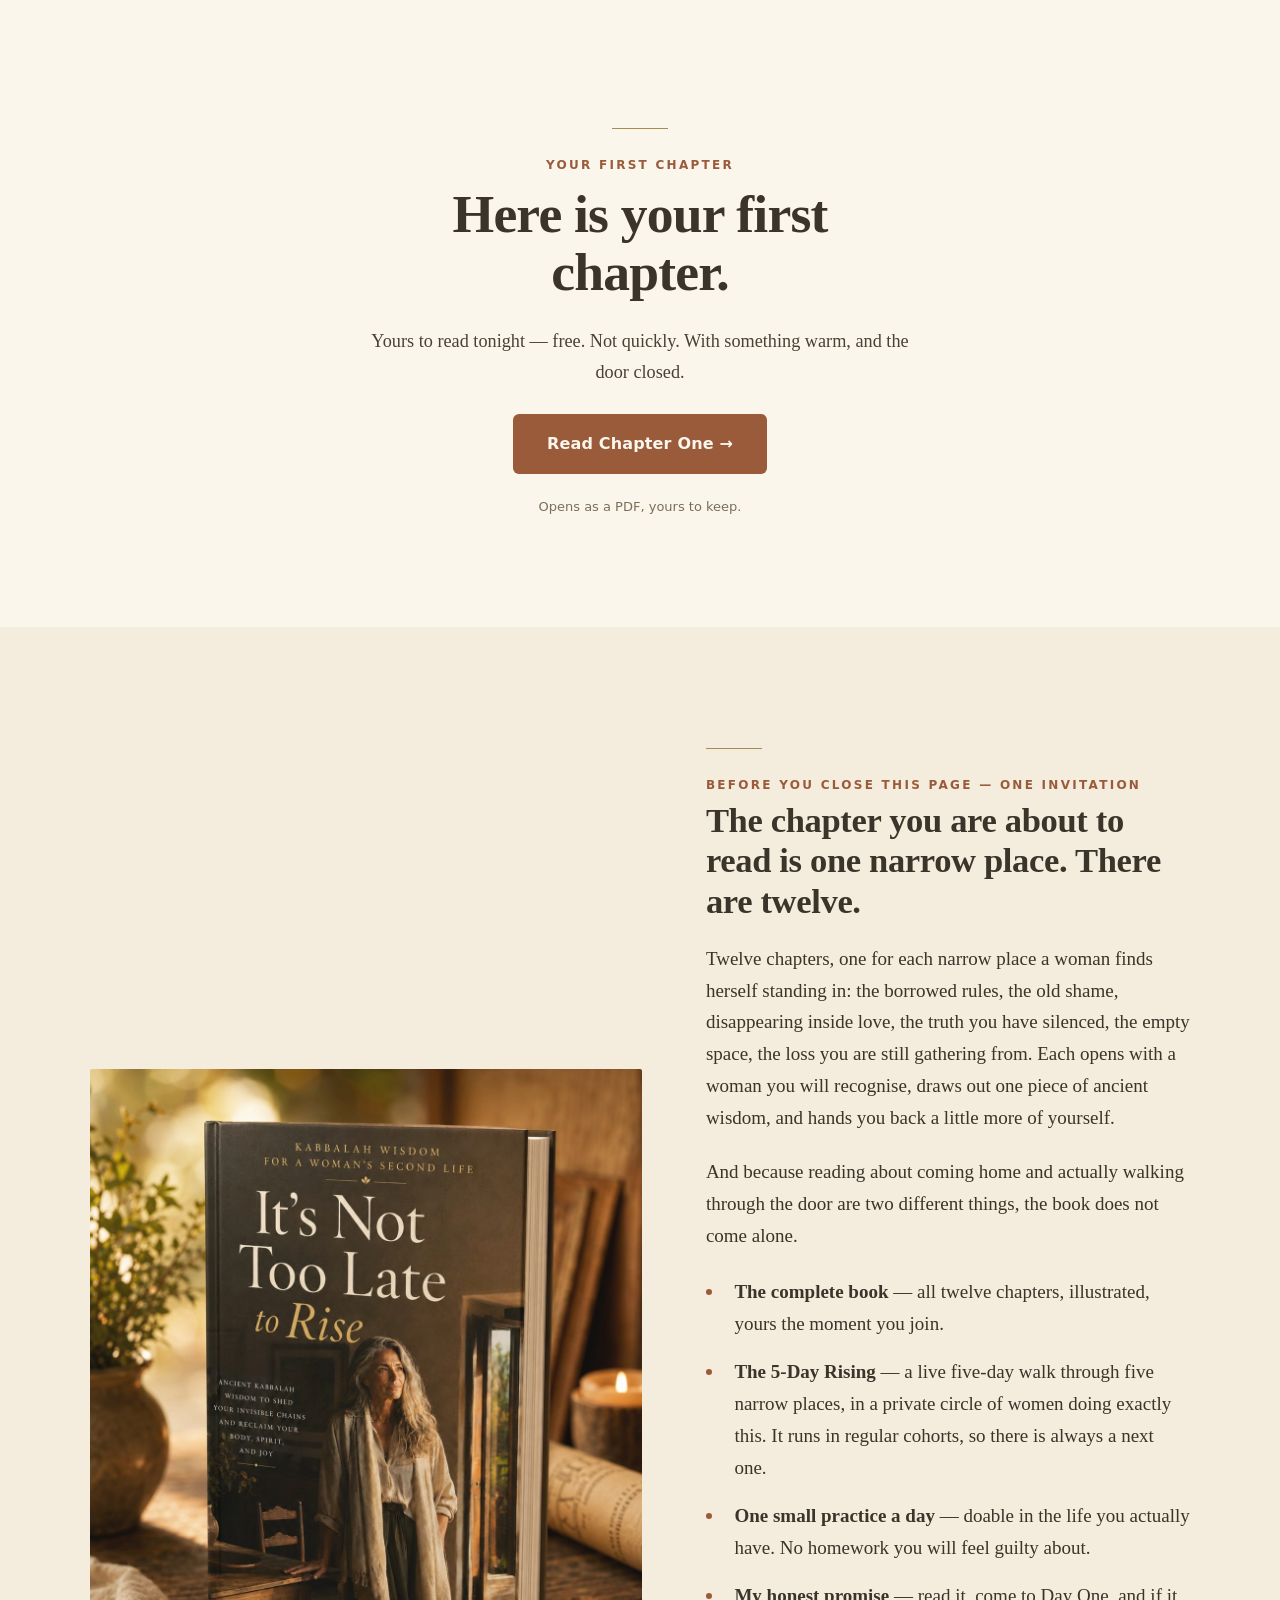
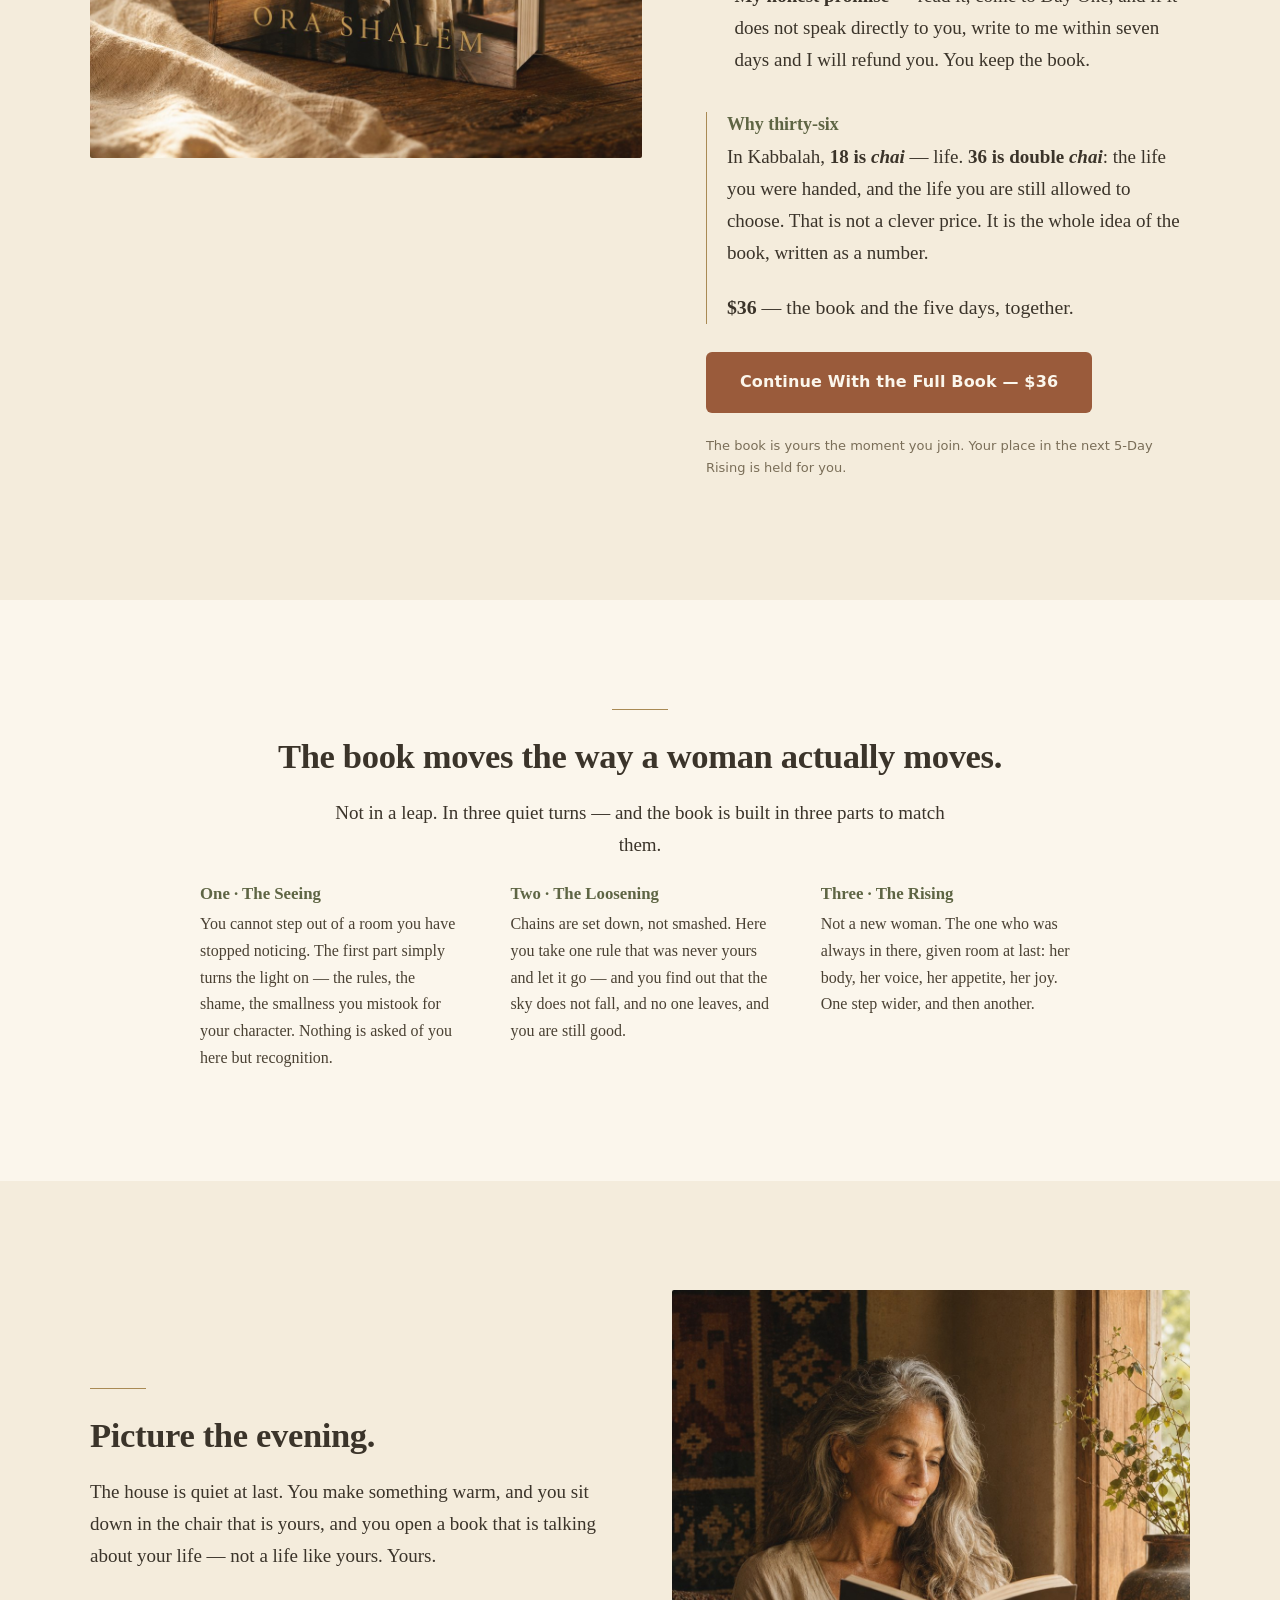
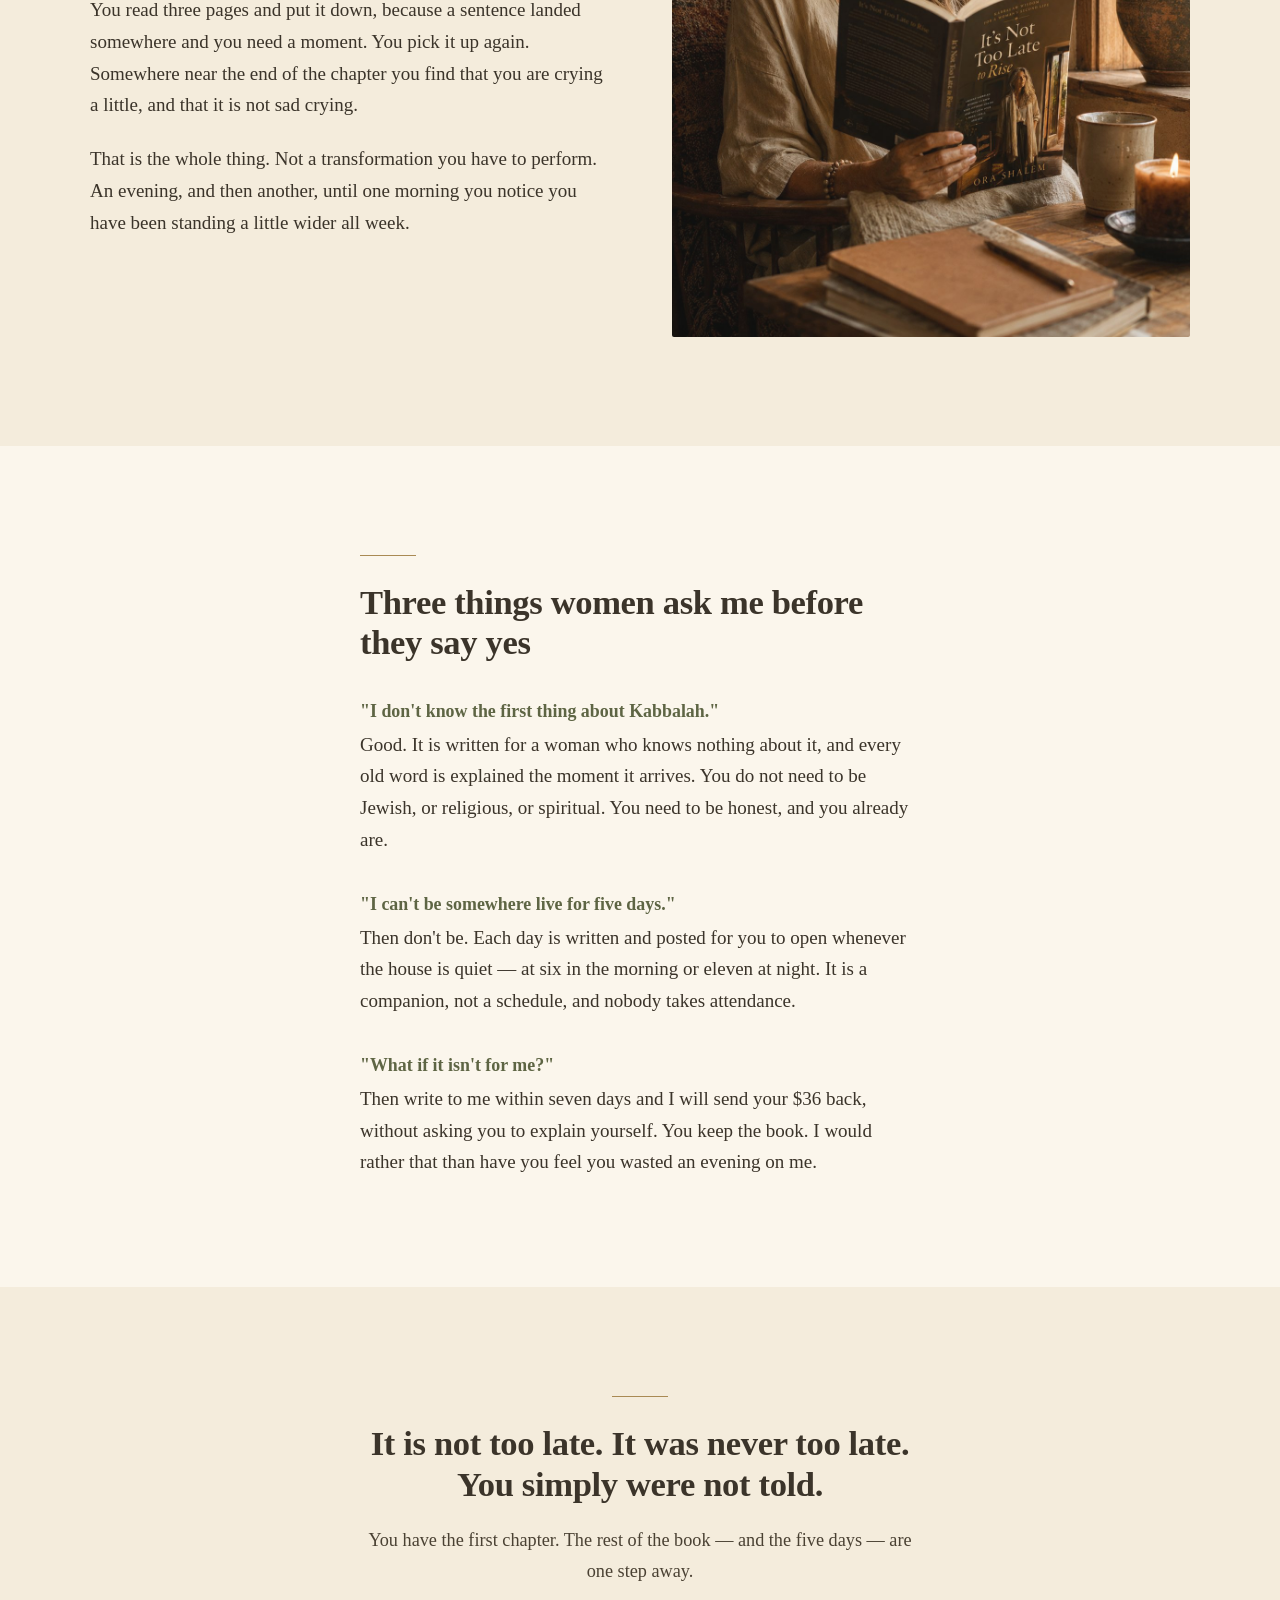
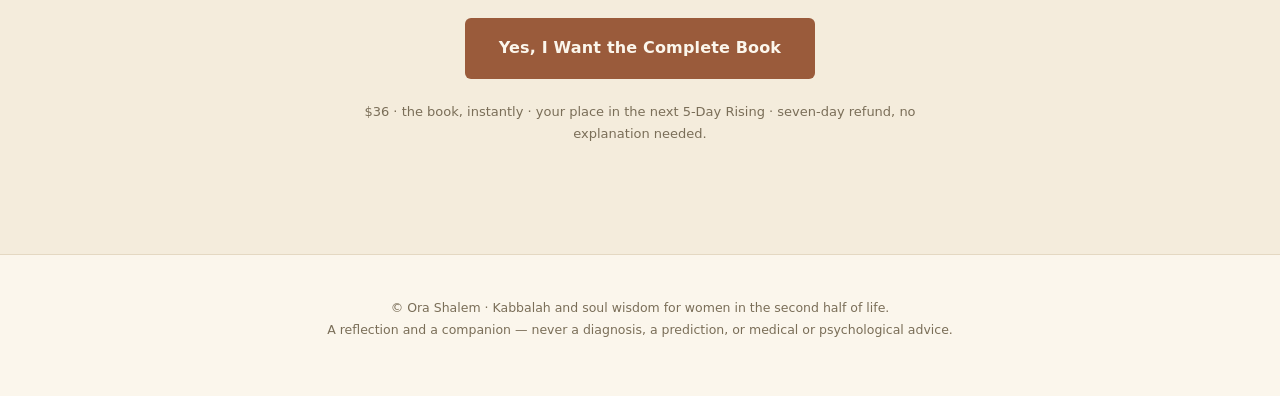
==== book.html @ 688d759f "Ora Shalem sales pages: book + personalized map" ====
<!doctype html>
<html lang="en">
<head>
<meta charset="utf-8">
<meta name="viewport" content="width=device-width, initial-scale=1">
<title>The Book & the 5-Day Rising — Ora Shalem</title>
<link rel="stylesheet" href="_shared.css">
</head>
<body>

<!-- ══════════════ 1 · CONFIRMATION — centred text only. No hero image. ══════════════ -->
<section class="confirm" id="top">
  <div class="narrow center">
    <hr class="rule">
    <p class="eyebrow">Your first chapter</p>
    <h1>Here is your first chapter.</h1>
    <p class="lede">Yours to read tonight — free. Not quickly. With something warm, and the door closed.</p>
    <p style="margin-top:26px"><a class="cta" href="the-first-chapter.pdf" target="_blank" rel="noopener">Read Chapter One →</a></p>
    <p class="cta-sub">Opens as a PDF, yours to keep.</p>
  </div>
</section>

<!-- ══════════════ 2 · BOOK REVEAL + OFFER — Image 4 left, offer right. Large. ══════════════ -->
<section class="deep reveal">
  <div class="wide split img-first reveal-split">
    <figure class="fig">
      <img src="images/book-mockup.jpg" alt="It's Not Too Late to Rise standing on a wooden table in warm light, beside a candle, a linen cloth and an olive plant.">
    </figure>
    <div class="copy">
      <hr class="rule">
      <p class="eyebrow">Before you close this page — one invitation</p>
      <h2>The chapter you are about to read is one narrow place. There are twelve.</h2>
      <p>Twelve chapters, one for each narrow place a woman finds herself standing in: the borrowed rules, the old shame, disappearing inside love, the truth you have silenced, the empty space, the loss you are still gathering from. Each opens with a woman you will recognise, draws out one piece of ancient wisdom, and hands you back a little more of yourself.</p>
      <p>And because reading about coming home and actually walking through the door are two different things, the book does not come alone.</p>
      <ul class="marks">
        <li><strong>The complete book</strong> — all twelve chapters, illustrated, yours the moment you join.</li>
        <li><strong>The 5-Day Rising</strong> — a live five-day walk through five narrow places, in a private circle of women doing exactly this. It runs in regular cohorts, so there is always a next one.</li>
        <li><strong>One small practice a day</strong> — doable in the life you actually have. No homework you will feel guilty about.</li>
        <li><strong>My honest promise</strong> — read it, come to Day One, and if it does not speak directly to you, write to me within seven days and I will refund you. You keep the book.</li>
      </ul>
      <div class="why">
        <h3>Why thirty-six</h3>
        <p>In Kabbalah, <strong>18 is <em>chai</em></strong> — life. <strong>36 is double <em>chai</em></strong>: the life you were handed, and the life you are still allowed to choose. That is not a clever price. It is the whole idea of the book, written as a number.</p>
        <p class="price"><strong>$36</strong> — the book and the five days, together.</p>
      </div>
      <p style="margin-top:28px"><a class="cta" href="https://buy.stripe.com/cNi3cw5Vwd5sakzf1Xe7m0o">Continue With the Full Book — $36</a></p>
      <p class="cta-sub">The book is yours the moment you join. Your place in the next 5-Day Rising is held for you.</p>
    </div>
  </div>
</section>

<!-- ══════════════ 3 · SEEING → LOOSENING → RISING — text only. ══════════════ -->
<section>
  <div class="mid">
    <hr class="rule center-rule">
    <h2 class="center">The book moves the way a woman actually moves.</h2>
    <p class="center" style="max-width:34em;margin-left:auto;margin-right:auto">Not in a leap. In three quiet turns — and the book is built in three parts to match them.</p>

    <div class="arc">
      <div>
        <h3>One · The Seeing</h3>
        <p>You cannot step out of a room you have stopped noticing. The first part simply turns the light on — the rules, the shame, the smallness you mistook for your character. Nothing is asked of you here but recognition.</p>
      </div>
      <div>
        <h3>Two · The Loosening</h3>
        <p>Chains are set down, not smashed. Here you take one rule that was never yours and let it go — and you find out that the sky does not fall, and no one leaves, and you are still good.</p>
      </div>
      <div>
        <h3>Three · The Rising</h3>
        <p>Not a new woman. The one who was always in there, given room at last: her body, her voice, her appetite, her joy. One step wider, and then another.</p>
      </div>
    </div>
  </div>
</section>

<!-- ══════════════ 4 · CONTINUATION — text left, Image 1 right. What it will feel like. ══════════════ -->
<section class="deep">
  <div class="wide split">
    <div class="copy">
      <hr class="rule">
      <h2>Picture the evening.</h2>
      <p>The house is quiet at last. You make something warm, and you sit down in the chair that is yours, and you open a book that is talking about your life — not a life like yours. Yours.</p>
      <p>You read three pages and put it down, because a sentence landed somewhere and you need a moment. You pick it up again. Somewhere near the end of the chapter you find that you are crying a little, and that it is not sad crying.</p>
      <p>That is the whole thing. Not a transformation you have to perform. An evening, and then another, until one morning you notice you have been standing a little wider all week.</p>
    </div>

    <figure class="fig">
      <img src="images/woman-reading.jpg" alt="A woman reading It's Not Too Late to Rise by a window, with a candle, a cup and a notebook on the table beside her.">
    </figure>
  </div>
</section>

<!-- ══════════════ 5 · THE THREE THINGS THAT STOP HER — text only. ══════════════ -->
<section>
  <div class="narrow">
    <hr class="rule">
    <h2>Three things women ask me before they say yes</h2>

    <h3>"I don't know the first thing about Kabbalah."</h3>
    <p>Good. It is written for a woman who knows nothing about it, and every old word is explained the moment it arrives. You do not need to be Jewish, or religious, or spiritual. You need to be honest, and you already are.</p>

    <h3>"I can't be somewhere live for five days."</h3>
    <p>Then don't be. Each day is written and posted for you to open whenever the house is quiet — at six in the morning or eleven at night. It is a companion, not a schedule, and nobody takes attendance.</p>

    <h3>"What if it isn't for me?"</h3>
    <p>Then write to me within seven days and I will send your $36 back, without asking you to explain yourself. You keep the book. I would rather that than have you feel you wasted an evening on me.</p>
  </div>
</section>

<!-- ══════════════ 6 · FINAL CTA — centred. ══════════════ -->
<section class="deep">
  <div class="narrow center">
    <hr class="rule">
    <h2>It is not too late. It was never too late. You simply were not told.</h2>
    <p class="lede">You have the first chapter. The rest of the book — and the five days — are one step away.</p>
    <p style="margin-top:32px"><a class="cta" href="https://buy.stripe.com/cNi3cw5Vwd5sakzf1Xe7m0o">Yes, I Want the Complete Book</a></p>
    <p class="cta-sub">$36 · the book, instantly · your place in the next 5-Day Rising · seven-day refund, no explanation needed.</p>
  </div>
</section>

<footer>
  © Ora Shalem · Kabbalah and soul wisdom for women in the second half of life.<br>
  A reflection and a companion — never a diagnosis, a prediction, or medical or psychological advice.
</footer>

<style>
  /* section-local */
  .confirm{ padding-top:clamp(72px,10vw,140px); }
  .reveal{ padding-top:clamp(66px,9.5vw,130px); padding-bottom:clamp(66px,9.5vw,130px); }
  /* the price justification — set apart, so the number is never naked */
  .why{ margin-top:1.9em; padding-left:20px; border-left:1px solid var(--gold); }
  .why h3{ margin-top:0; }
  .price{ font-family:var(--display); font-size:1.24rem; color:var(--espresso); margin-top:1em; }

  /* the book reveal: the image is the point, so give it the wider column */
  .reveal-split{ grid-template-columns:1.14fr 1fr; }

  .arc{ display:grid; grid-template-columns:repeat(3,1fr); gap:clamp(30px,4vw,52px); margin-top:20px; }
  .arc h3{ margin-top:0; font-size:1.05rem; }
  .arc p{ font-size:1rem; color:var(--ink); }
  @media (max-width:820px){
    .reveal-split{ grid-template-columns:1fr; }
    .arc{ grid-template-columns:1fr; gap:4px; }
    .arc h3{ margin-top:1.8em; }
  }
</style>

</body>
</html>
---- _shared.css ----
/* ORA SHALEM — FUNNEL VISUAL SYSTEM
   Shared stylesheet for the opt-in page + thank-you/offer page.
   Palette pulled from the photographs. Two fonts only. No icons, no gradients, no glow. */

:root{
  /* --- colour, straight from the photos --- */
  --ivory:      #FBF6EC;   /* warm ivory — page background      */
  --ivory-deep: #F4ECDC;   /* second background, for alternating sections */
  --espresso:   #3B342A;   /* body text                          */
  --ink:        #4A4133;   /* softer body text                   */
  --olive:      #5E6544;   /* subheads, accent rules             */
  --terra:      #9A5B3B;   /* CTA buttons                        */
  --terra-deep: #874E32;   /* button hover                       */
  --gold:       #A98A54;   /* micro accents ONLY — hairlines     */
  --muted:      #7A6E58;   /* fine print                         */
  --line:       #E4D8C2;   /* hairlines                          */

  /* --- two fonts, no more --- */
  --display:"Iowan Old Style","Palatino Linotype",Palatino,"Book Antiqua",Georgia,serif;
  --body:"Iowan Old Style","Palatino Linotype",Palatino,Georgia,serif;
  --meta:"Segoe UI",Optima,Candara,"Gill Sans MT",system-ui,sans-serif;

  --pad: clamp(60px, 8.5vw, 118px);   /* vertical breathing room */
}

*{ box-sizing:border-box; }
html{ color-scheme:light; -webkit-text-size-adjust:100%; }
body{
  margin:0;
  background:var(--ivory);
  color:var(--espresso);
  font-family:var(--body);
  font-size:19px;
  line-height:1.68;
  -webkit-font-smoothing:antialiased;
}

/* ---------- structure ---------- */
section{ padding:var(--pad) 0; }
.wide{ max-width:1180px; margin:0 auto; padding:0 clamp(22px,5vw,40px); }
.mid{ max-width:960px; margin:0 auto; padding:0 clamp(22px,5vw,40px); }
.narrow{ max-width:640px; margin:0 auto; padding:0 clamp(22px,5vw,40px); }
.deep{ background:var(--ivory-deep); }

.split{
  display:grid;
  grid-template-columns:1fr 1fr;
  gap:clamp(38px,5vw,74px);
  align-items:center;
}
.split .copy{ max-width:30em; }

/* ---------- type ---------- */
h1,h2,h3{ font-family:var(--display); font-weight:600; }
h1{
  font-size:clamp(2.1rem,4.3vw,3.35rem);
  line-height:1.09; letter-spacing:-.015em;
  margin:.18em 0 .46em;
}
h2{
  font-size:clamp(1.62rem,2.7vw,2.3rem);
  line-height:1.18; letter-spacing:-.01em;
  margin:0 0 .6em;
}
h3{
  font-size:1.12rem; line-height:1.35;
  margin:2em 0 .3em; color:var(--olive);
}
p{ margin:0 0 1.15em; }
p:last-child{ margin-bottom:0; }
em{ font-style:italic; }
strong{ font-weight:600; }

.eyebrow{
  font-family:var(--meta); font-size:12px; font-weight:600;
  letter-spacing:.19em; text-transform:uppercase;
  color:var(--terra); margin:0 0 4px;
}
.lede{ font-size:1.14rem; color:var(--ink); }
.center{ text-align:center; }
.center .copy, .center p{ margin-left:auto; margin-right:auto; }

/* the single permitted flourish: a thin gold rule */
.rule{ width:56px; height:1px; background:var(--gold); border:0; margin:0 0 26px; }
.center .rule, .rule.center-rule{ margin-left:auto; margin-right:auto; }

blockquote{
  margin:0; font-family:var(--display); font-style:italic;
  font-size:clamp(1.42rem,2.5vw,1.92rem); line-height:1.42;
  color:var(--ink); text-align:center;
}
blockquote .attrib{
  display:block; font-style:normal; font-family:var(--meta);
  font-size:12px; letter-spacing:.17em; text-transform:uppercase;
  color:var(--muted); margin-top:26px;
}

ul.marks{ list-style:none; padding:0; margin:1.3em 0; display:flex; flex-direction:column; gap:.85em; }
ul.marks li{ position:relative; padding-left:1.5em; }
ul.marks li::before{
  content:""; position:absolute; left:0; top:.66em;
  width:6px; height:6px; border-radius:50%; background:var(--terra);
}

/* ---------- images: large, warm, barely touched ---------- */
.fig{ position:relative; margin:0; line-height:0; }
.fig img{ width:100%; height:auto; display:block; border-radius:2px; }
.fig::after{                       /* the 6% cream tint, nothing heavier */
  content:""; position:absolute; inset:0; border-radius:2px;
  background:var(--ivory); opacity:.06; pointer-events:none;
}
.fig--tall img{ aspect-ratio:4/5; object-fit:cover; object-position:center 22%; }

/* ---------- CTA ---------- */
.cta{
  display:inline-block; font-family:var(--meta); font-weight:600;
  font-size:1rem; letter-spacing:.01em;
  background:var(--terra); color:var(--ivory);
  text-decoration:none; padding:17px 34px; border-radius:6px;
  border:0; cursor:pointer; transition:background .18s ease;
}
.cta:hover{ background:var(--terra-deep); }
.cta-sub{ font-family:var(--meta); font-size:13px; color:var(--muted); margin:14px 0 0; }

/* ---------- opt-in form ---------- */
.form{ margin-top:30px; max-width:26em; }
.form input{
  width:100%; font-family:var(--meta); font-size:16px; color:var(--espresso);
  background:#FFFDF7; border:1px solid var(--line); border-radius:6px;
  padding:15px 16px; margin-bottom:12px;
}
.form input::placeholder{ color:#A2977F; }
.form input:focus{ outline:2px solid var(--olive); outline-offset:1px; }
.form .cta{ width:100%; }

/* ---------- footer ---------- */
footer{
  font-family:var(--meta); font-size:12.5px; line-height:1.75;
  color:var(--muted); text-align:center;
  padding:42px 24px 56px; border-top:1px solid var(--line);
}

/* ---------- mobile: text first, image underneath ---------- */
@media (max-width:820px){
  body{ font-size:18px; }
  .split{ grid-template-columns:1fr; gap:36px; }
  .split .fig{ order:2; }
  .split .copy{ order:1; max-width:none; }
  .split.img-first .fig{ order:1; }
  .split.img-first .copy{ order:2; }
}
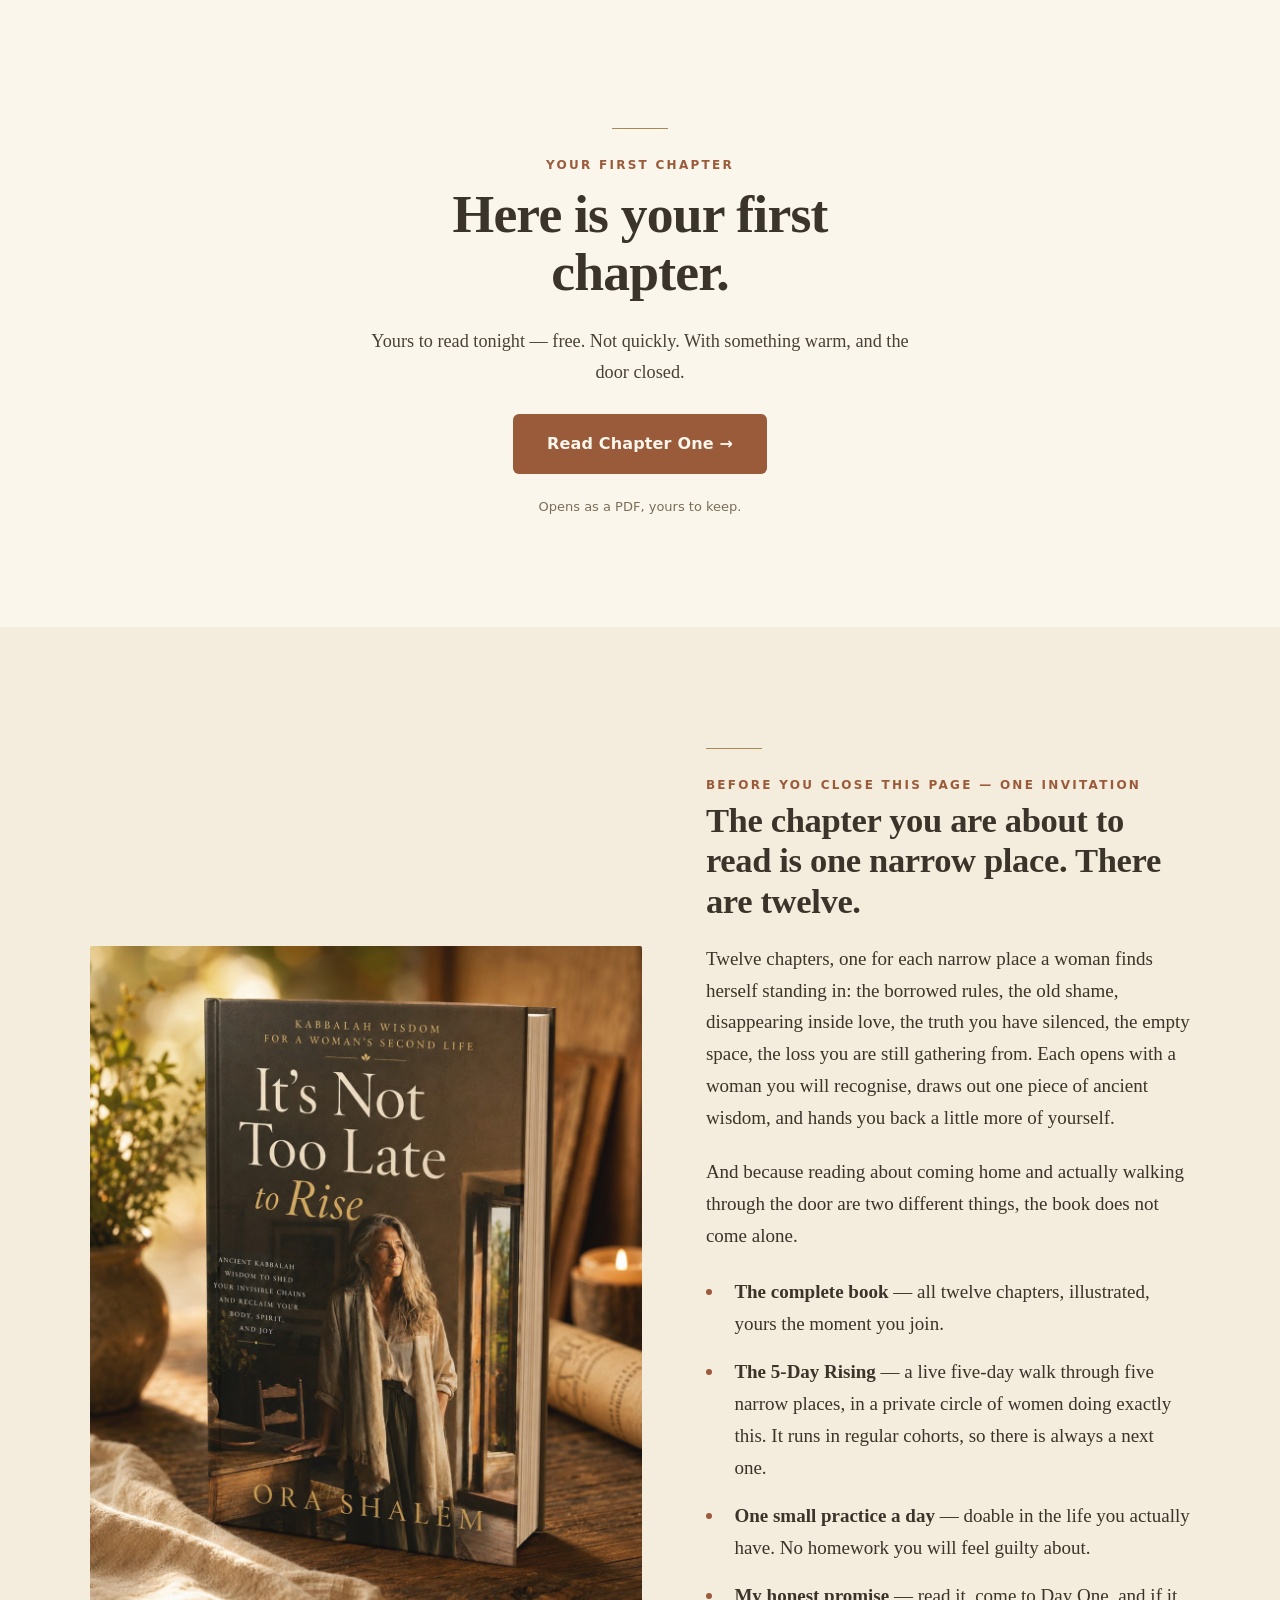
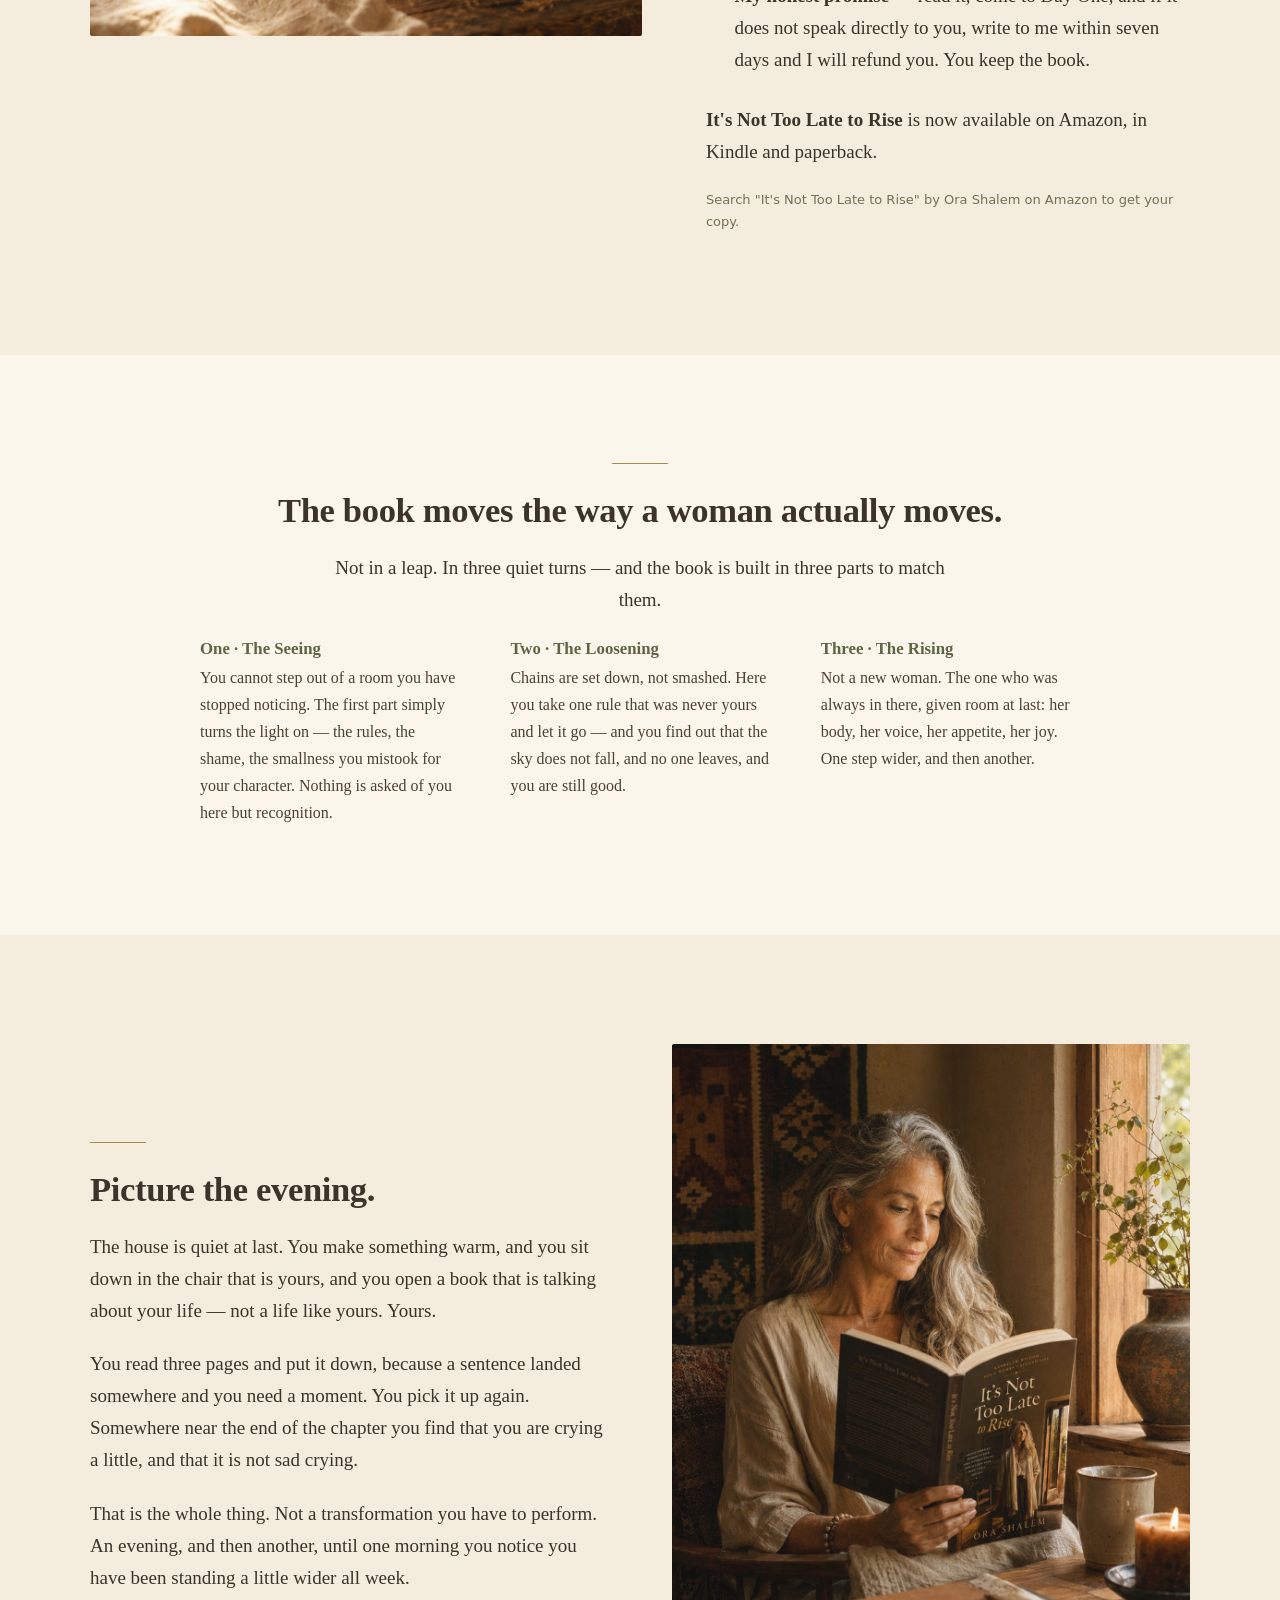
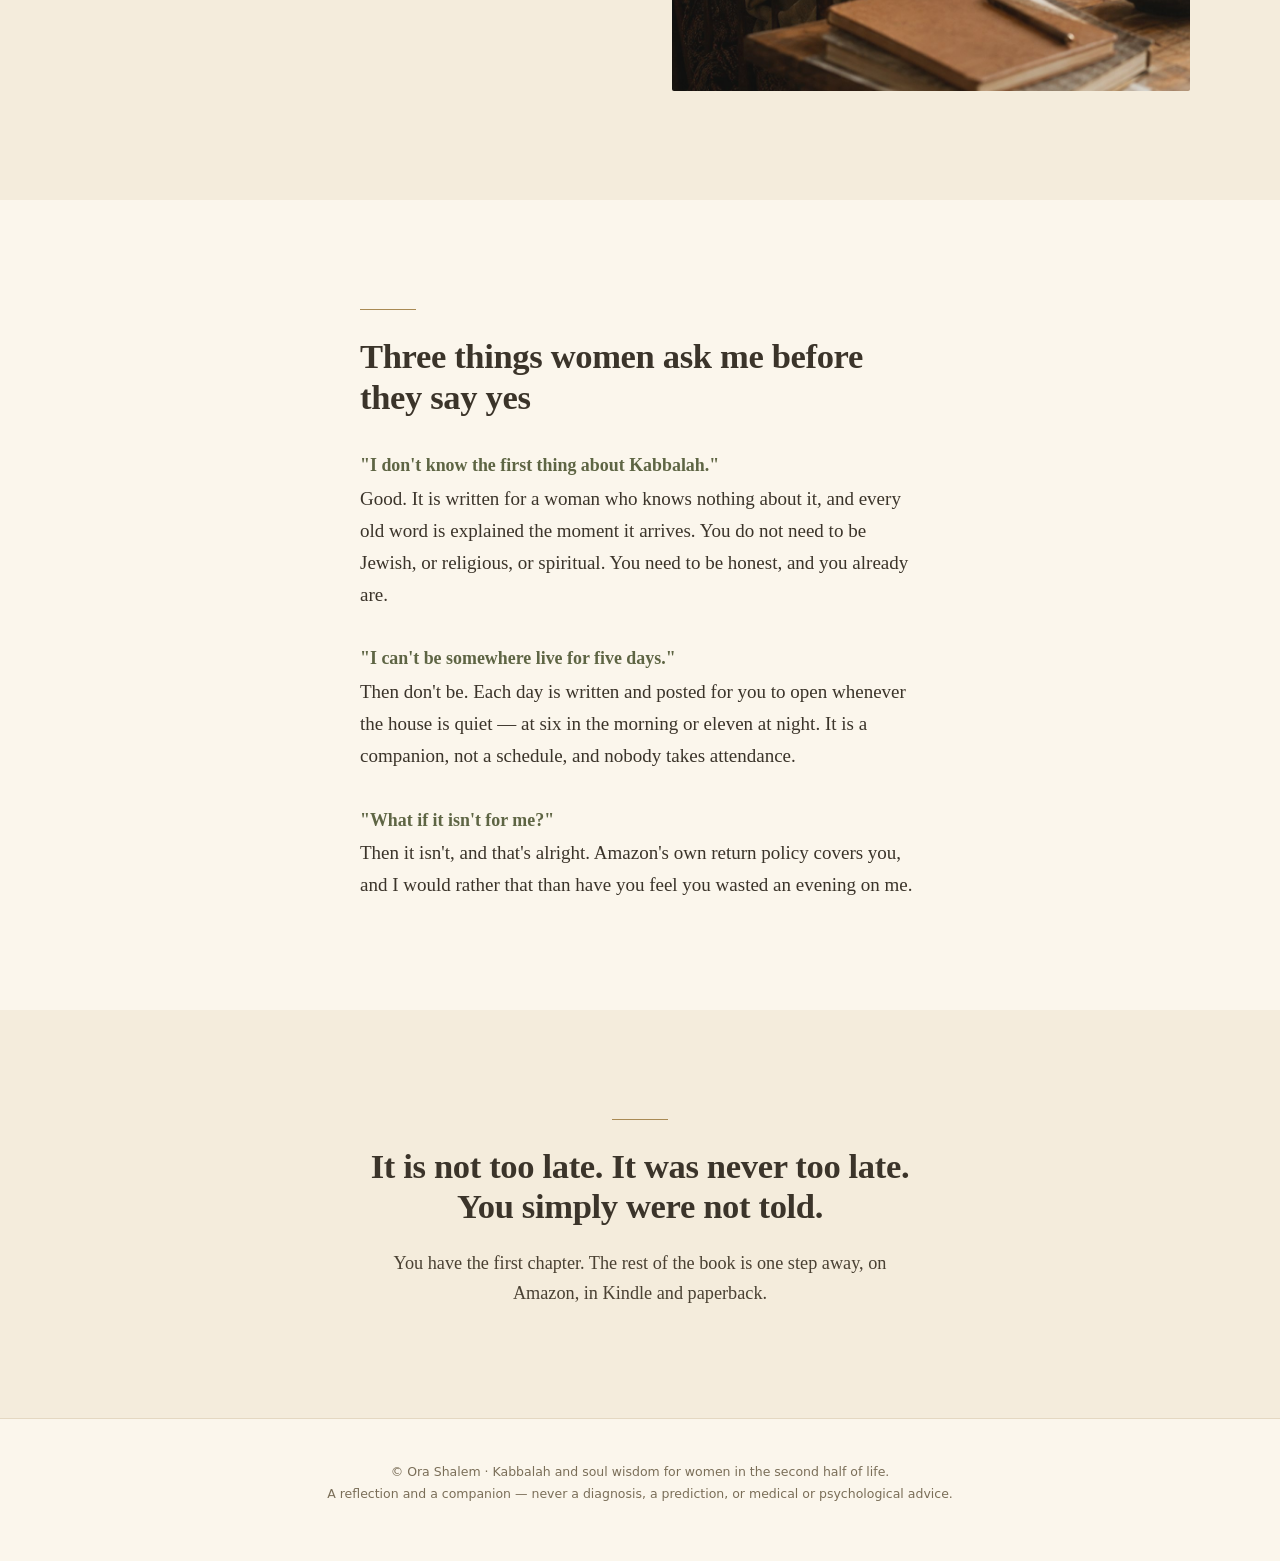
==== commit 1429bded: "Remove the $36 book+challenge Stripe offer, now that the book is on Amazon" ====
--- a/book.html
+++ b/book.html
@@ -38,13 +38,8 @@
         <li><strong>One small practice a day</strong> — doable in the life you actually have. No homework you will feel guilty about.</li>
         <li><strong>My honest promise</strong> — read it, come to Day One, and if it does not speak directly to you, write to me within seven days and I will refund you. You keep the book.</li>
       </ul>
-      <div class="why">
-        <h3>Why thirty-six</h3>
-        <p>In Kabbalah, <strong>18 is <em>chai</em></strong> — life. <strong>36 is double <em>chai</em></strong>: the life you were handed, and the life you are still allowed to choose. That is not a clever price. It is the whole idea of the book, written as a number.</p>
-        <p class="price"><strong>$36</strong> — the book and the five days, together.</p>
-      </div>
-      <p style="margin-top:28px"><a class="cta" href="https://buy.stripe.com/cNi3cw5Vwd5sakzf1Xe7m0o">Continue With the Full Book — $36</a></p>
-      <p class="cta-sub">The book is yours the moment you join. Your place in the next 5-Day Rising is held for you.</p>
+      <p style="margin-top:28px"><strong>It's Not Too Late to Rise</strong> is now available on Amazon, in Kindle and paperback.</p>
+      <p class="cta-sub">Search "It's Not Too Late to Rise" by Ora Shalem on Amazon to get your copy.</p>
     </div>
   </div>
 </section>
@@ -103,7 +98,7 @@
     <p>Then don't be. Each day is written and posted for you to open whenever the house is quiet — at six in the morning or eleven at night. It is a companion, not a schedule, and nobody takes attendance.</p>
 
     <h3>"What if it isn't for me?"</h3>
-    <p>Then write to me within seven days and I will send your $36 back, without asking you to explain yourself. You keep the book. I would rather that than have you feel you wasted an evening on me.</p>
+    <p>Then it isn't, and that's alright. Amazon's own return policy covers you, and I would rather that than have you feel you wasted an evening on me.</p>
   </div>
 </section>
 
@@ -112,9 +107,7 @@
   <div class="narrow center">
     <hr class="rule">
     <h2>It is not too late. It was never too late. You simply were not told.</h2>
-    <p class="lede">You have the first chapter. The rest of the book — and the five days — are one step away.</p>
-    <p style="margin-top:32px"><a class="cta" href="https://buy.stripe.com/cNi3cw5Vwd5sakzf1Xe7m0o">Yes, I Want the Complete Book</a></p>
-    <p class="cta-sub">$36 · the book, instantly · your place in the next 5-Day Rising · seven-day refund, no explanation needed.</p>
+    <p class="lede">You have the first chapter. The rest of the book is one step away, on Amazon, in Kindle and paperback.</p>
   </div>
 </section>
 
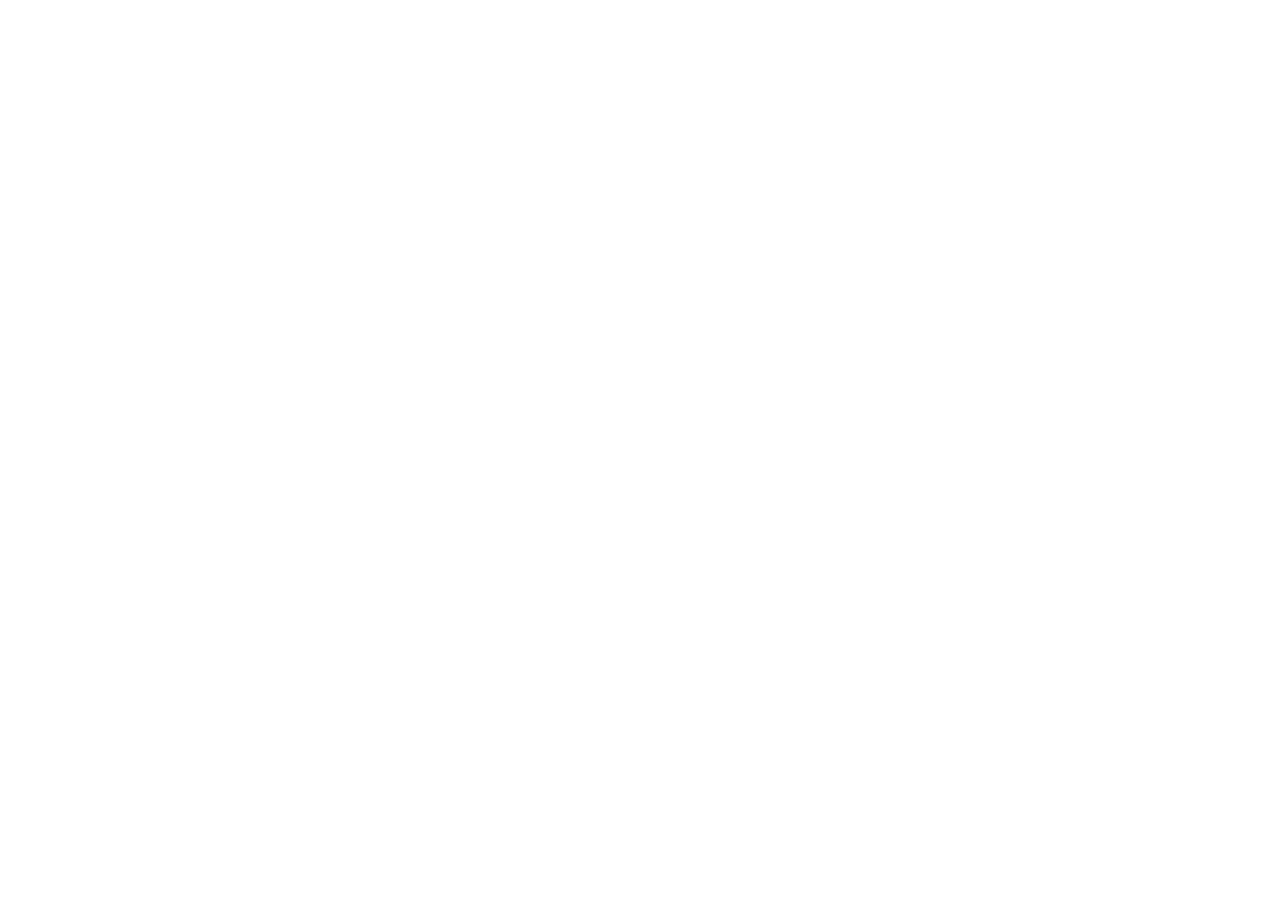
==== commit 795800ba: "Redirect to the new ora-shalem.github.io site" ====
--- a/book.html
+++ b/book.html
@@ -2,141 +2,14 @@
 <html lang="en">
 <head>
 <meta charset="utf-8">
-<meta name="viewport" content="width=device-width, initial-scale=1">
-<title>The Book & the 5-Day Rising — Ora Shalem</title>
-<link rel="stylesheet" href="_shared.css">
+<meta http-equiv="refresh" content="0; url=https://ora-shalem.github.io/book.html">
+<link rel="canonical" href="https://ora-shalem.github.io/book.html">
+<title>Ora Shalem</title>
+<script>location.replace("https://ora-shalem.github.io/book.html");</script>
 </head>
 <body>
-
-<!-- ══════════════ 1 · CONFIRMATION — centred text only. No hero image. ══════════════ -->
-<section class="confirm" id="top">
-  <div class="narrow center">
-    <hr class="rule">
-    <p class="eyebrow">Your first chapter</p>
-    <h1>Here is your first chapter.</h1>
-    <p class="lede">Yours to read tonight — free. Not quickly. With something warm, and the door closed.</p>
-    <p style="margin-top:26px"><a class="cta" href="the-first-chapter.pdf" target="_blank" rel="noopener">Read Chapter One →</a></p>
-    <p class="cta-sub">Opens as a PDF, yours to keep.</p>
-  </div>
-</section>
-
-<!-- ══════════════ 2 · BOOK REVEAL + OFFER — Image 4 left, offer right. Large. ══════════════ -->
-<section class="deep reveal">
-  <div class="wide split img-first reveal-split">
-    <figure class="fig">
-      <img src="images/book-mockup.jpg" alt="It's Not Too Late to Rise standing on a wooden table in warm light, beside a candle, a linen cloth and an olive plant.">
-    </figure>
-    <div class="copy">
-      <hr class="rule">
-      <p class="eyebrow">Before you close this page — one invitation</p>
-      <h2>The chapter you are about to read is one narrow place. There are twelve.</h2>
-      <p>Twelve chapters, one for each narrow place a woman finds herself standing in: the borrowed rules, the old shame, disappearing inside love, the truth you have silenced, the empty space, the loss you are still gathering from. Each opens with a woman you will recognise, draws out one piece of ancient wisdom, and hands you back a little more of yourself.</p>
-      <p>And because reading about coming home and actually walking through the door are two different things, the book does not come alone.</p>
-      <ul class="marks">
-        <li><strong>The complete book</strong> — all twelve chapters, illustrated, yours the moment you join.</li>
-        <li><strong>The 5-Day Rising</strong> — a live five-day walk through five narrow places, in a private circle of women doing exactly this. It runs in regular cohorts, so there is always a next one.</li>
-        <li><strong>One small practice a day</strong> — doable in the life you actually have. No homework you will feel guilty about.</li>
-        <li><strong>My honest promise</strong> — read it, come to Day One, and if it does not speak directly to you, write to me within seven days and I will refund you. You keep the book.</li>
-      </ul>
-      <p style="margin-top:28px"><strong>It's Not Too Late to Rise</strong> is now available on Amazon, in Kindle and paperback.</p>
-      <p class="cta-sub">Search "It's Not Too Late to Rise" by Ora Shalem on Amazon to get your copy.</p>
-    </div>
-  </div>
-</section>
-
-<!-- ══════════════ 3 · SEEING → LOOSENING → RISING — text only. ══════════════ -->
-<section>
-  <div class="mid">
-    <hr class="rule center-rule">
-    <h2 class="center">The book moves the way a woman actually moves.</h2>
-    <p class="center" style="max-width:34em;margin-left:auto;margin-right:auto">Not in a leap. In three quiet turns — and the book is built in three parts to match them.</p>
-
-    <div class="arc">
-      <div>
-        <h3>One · The Seeing</h3>
-        <p>You cannot step out of a room you have stopped noticing. The first part simply turns the light on — the rules, the shame, the smallness you mistook for your character. Nothing is asked of you here but recognition.</p>
-      </div>
-      <div>
-        <h3>Two · The Loosening</h3>
-        <p>Chains are set down, not smashed. Here you take one rule that was never yours and let it go — and you find out that the sky does not fall, and no one leaves, and you are still good.</p>
-      </div>
-      <div>
-        <h3>Three · The Rising</h3>
-        <p>Not a new woman. The one who was always in there, given room at last: her body, her voice, her appetite, her joy. One step wider, and then another.</p>
-      </div>
-    </div>
-  </div>
-</section>
-
-<!-- ══════════════ 4 · CONTINUATION — text left, Image 1 right. What it will feel like. ══════════════ -->
-<section class="deep">
-  <div class="wide split">
-    <div class="copy">
-      <hr class="rule">
-      <h2>Picture the evening.</h2>
-      <p>The house is quiet at last. You make something warm, and you sit down in the chair that is yours, and you open a book that is talking about your life — not a life like yours. Yours.</p>
-      <p>You read three pages and put it down, because a sentence landed somewhere and you need a moment. You pick it up again. Somewhere near the end of the chapter you find that you are crying a little, and that it is not sad crying.</p>
-      <p>That is the whole thing. Not a transformation you have to perform. An evening, and then another, until one morning you notice you have been standing a little wider all week.</p>
-    </div>
-
-    <figure class="fig">
-      <img src="images/woman-reading.jpg" alt="A woman reading It's Not Too Late to Rise by a window, with a candle, a cup and a notebook on the table beside her.">
-    </figure>
-  </div>
-</section>
-
-<!-- ══════════════ 5 · THE THREE THINGS THAT STOP HER — text only. ══════════════ -->
-<section>
-  <div class="narrow">
-    <hr class="rule">
-    <h2>Three things women ask me before they say yes</h2>
-
-    <h3>"I don't know the first thing about Kabbalah."</h3>
-    <p>Good. It is written for a woman who knows nothing about it, and every old word is explained the moment it arrives. You do not need to be Jewish, or religious, or spiritual. You need to be honest, and you already are.</p>
-
-    <h3>"I can't be somewhere live for five days."</h3>
-    <p>Then don't be. Each day is written and posted for you to open whenever the house is quiet — at six in the morning or eleven at night. It is a companion, not a schedule, and nobody takes attendance.</p>
-
-    <h3>"What if it isn't for me?"</h3>
-    <p>Then it isn't, and that's alright. Amazon's own return policy covers you, and I would rather that than have you feel you wasted an evening on me.</p>
-  </div>
-</section>
-
-<!-- ══════════════ 6 · FINAL CTA — centred. ══════════════ -->
-<section class="deep">
-  <div class="narrow center">
-    <hr class="rule">
-    <h2>It is not too late. It was never too late. You simply were not told.</h2>
-    <p class="lede">You have the first chapter. The rest of the book is one step away, on Amazon, in Kindle and paperback.</p>
-  </div>
-</section>
-
-<footer>
-  © Ora Shalem · Kabbalah and soul wisdom for women in the second half of life.<br>
-  A reflection and a companion — never a diagnosis, a prediction, or medical or psychological advice.
-</footer>
-
-<style>
-  /* section-local */
-  .confirm{ padding-top:clamp(72px,10vw,140px); }
-  .reveal{ padding-top:clamp(66px,9.5vw,130px); padding-bottom:clamp(66px,9.5vw,130px); }
-  /* the price justification — set apart, so the number is never naked */
-  .why{ margin-top:1.9em; padding-left:20px; border-left:1px solid var(--gold); }
-  .why h3{ margin-top:0; }
-  .price{ font-family:var(--display); font-size:1.24rem; color:var(--espresso); margin-top:1em; }
-
-  /* the book reveal: the image is the point, so give it the wider column */
-  .reveal-split{ grid-template-columns:1.14fr 1fr; }
-
-  .arc{ display:grid; grid-template-columns:repeat(3,1fr); gap:clamp(30px,4vw,52px); margin-top:20px; }
-  .arc h3{ margin-top:0; font-size:1.05rem; }
-  .arc p{ font-size:1rem; color:var(--ink); }
-  @media (max-width:820px){
-    .reveal-split{ grid-template-columns:1fr; }
-    .arc{ grid-template-columns:1fr; gap:4px; }
-    .arc h3{ margin-top:1.8em; }
-  }
-</style>
-
+<p style="font-family:Georgia,serif;text-align:center;margin-top:3em;">
+  <a href="https://ora-shalem.github.io/book.html">Continue to Ora Shalem &rarr;</a>
+</p>
 </body>
 </html>
